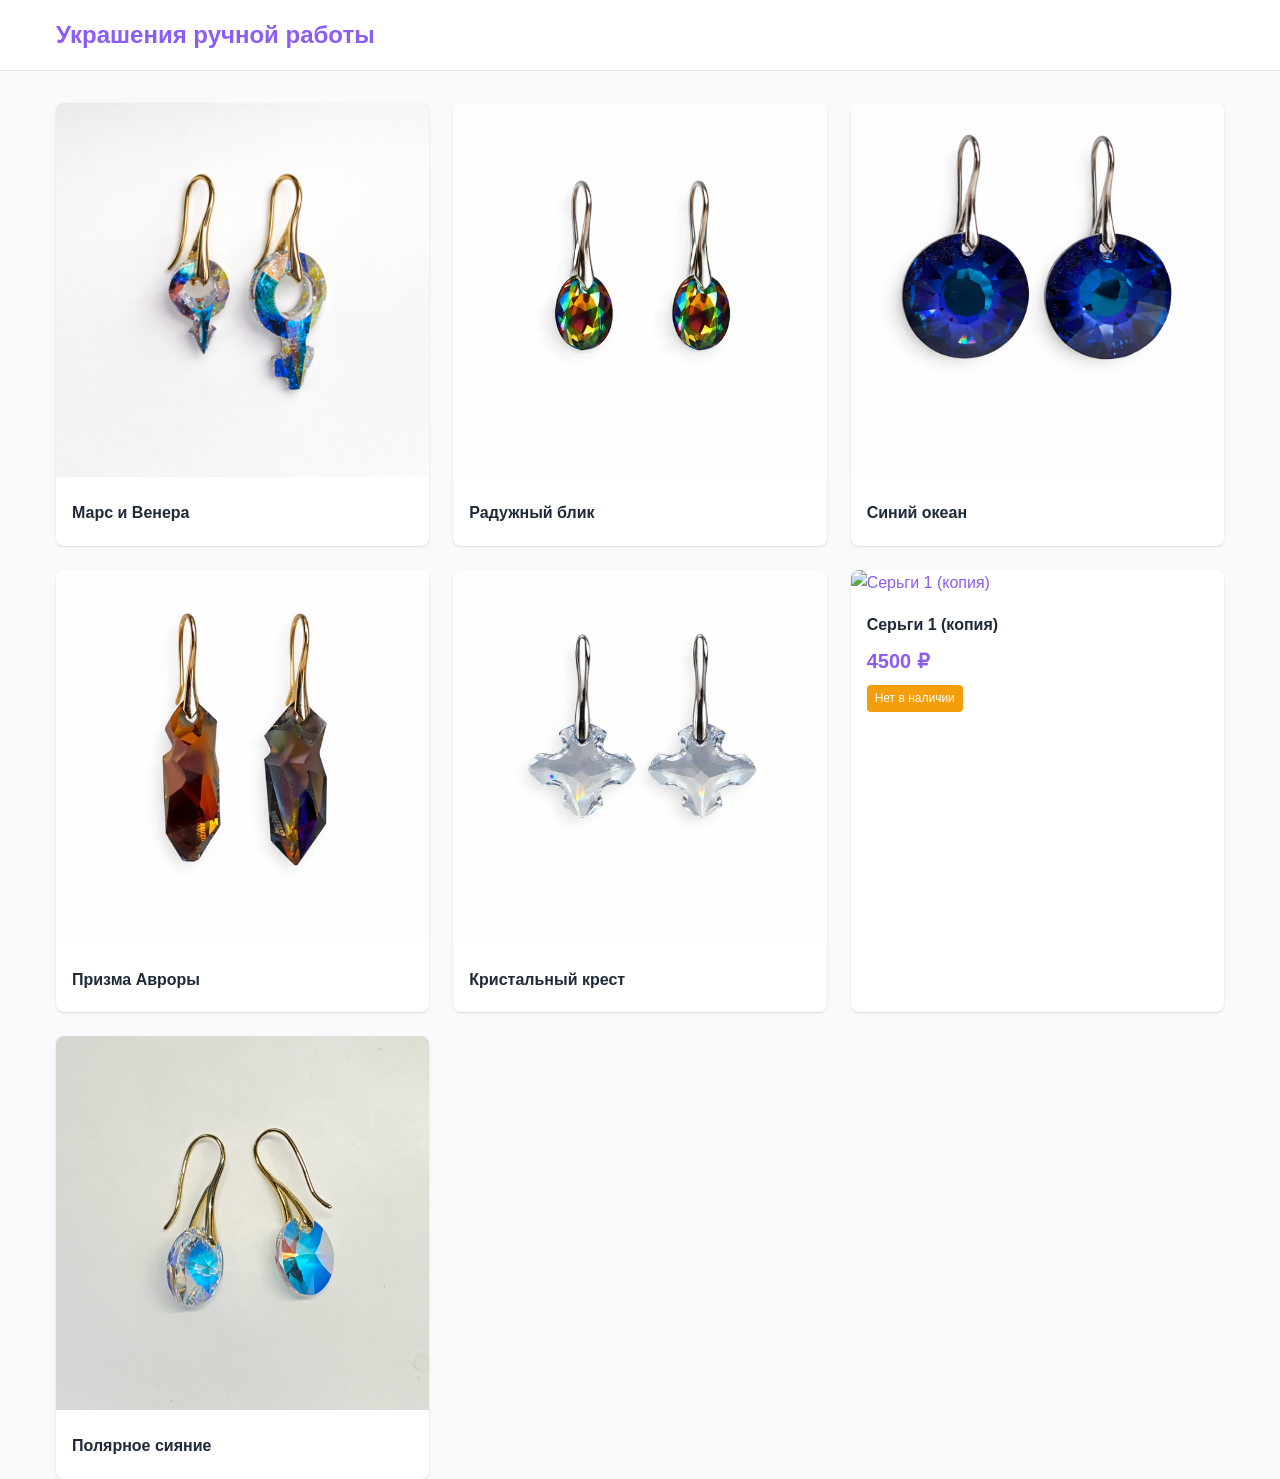
==== index.html @ 47e710fd "Initial static site" ====
<!DOCTYPE html>
<html lang="ru">
<head>
  <meta charset="UTF-8">
  <meta name="viewport" content="width=device-width, initial-scale=1.0">
  <title>Украшения ручной работы</title>
  <link rel="stylesheet" href="./css/style.css">
</head>
<body>
  <header class="site-header">
    <div class="container header-container">
      <a href="./index.html" class="logo">Украшения ручной работы</a>
      
    </div>
  </header>

  <main class="container">
    
      <div class="product-grid">
        
          <div class="product-card">
  <div class="product-image-wrapper">
    <a href="c/mars-i-venera.html" class="product-image">
      
        
        <picture>
          <source
            type="image/webp"
            srcset="./uploads/product-1769260083470-60072011.png 300w, ./uploads/product-1769260083470-60072011.png 600w"
            sizes="(max-width: 480px) 100vw, (max-width: 768px) 50vw, 33vw">
          <img src="./uploads/product-1769260083470-60072011.png" alt="Марс и Венера" loading="lazy">
        </picture>
      
    </a>
    
  </div>

  <div class="product-info">
    <h3 class="product-name">
      <a href="c/mars-i-venera.html">Марс и Венера</a>
    </h3>

    

    
  </div>
</div>

        
          <div class="product-card">
  <div class="product-image-wrapper">
    <a href="c/raduzhnyj-blik.html" class="product-image">
      
        
        <picture>
          <source
            type="image/webp"
            srcset="./uploads/1769283700671-1c2igmepxak-thumb.webp 300w, ./uploads/1769283700671-1c2igmepxak-medium.webp 600w"
            sizes="(max-width: 480px) 100vw, (max-width: 768px) 50vw, 33vw">
          <img src="./uploads/1769283700671-1c2igmepxak-medium.webp" alt="Радужный блик" loading="lazy">
        </picture>
      
    </a>
    
  </div>

  <div class="product-info">
    <h3 class="product-name">
      <a href="c/raduzhnyj-blik.html">Радужный блик</a>
    </h3>

    

    
  </div>
</div>

        
          <div class="product-card">
  <div class="product-image-wrapper">
    <a href="c/sinij-okean.html" class="product-image">
      
        
        <picture>
          <source
            type="image/webp"
            srcset="./uploads/product-1769283146078-92552495.png 300w, ./uploads/product-1769283146078-92552495.png 600w"
            sizes="(max-width: 480px) 100vw, (max-width: 768px) 50vw, 33vw">
          <img src="./uploads/product-1769283146078-92552495.png" alt="Синий океан" loading="lazy">
        </picture>
      
    </a>
    
  </div>

  <div class="product-info">
    <h3 class="product-name">
      <a href="c/sinij-okean.html">Синий океан</a>
    </h3>

    

    
  </div>
</div>

        
          <div class="product-card">
  <div class="product-image-wrapper">
    <a href="c/prizma-avrory.html" class="product-image">
      
        
        <picture>
          <source
            type="image/webp"
            srcset="./uploads/1769285369256-o83jlqizprb-thumb.webp 300w, ./uploads/1769285369256-o83jlqizprb-medium.webp 600w"
            sizes="(max-width: 480px) 100vw, (max-width: 768px) 50vw, 33vw">
          <img src="./uploads/1769285369256-o83jlqizprb-medium.webp" alt="Призма Авроры" loading="lazy">
        </picture>
      
    </a>
    
  </div>

  <div class="product-info">
    <h3 class="product-name">
      <a href="c/prizma-avrory.html">Призма Авроры</a>
    </h3>

    

    
  </div>
</div>

        
          <div class="product-card">
  <div class="product-image-wrapper">
    <a href="c/kristalnyj-krest.html" class="product-image">
      
        
        <picture>
          <source
            type="image/webp"
            srcset="./uploads/1769285635416-dticvj6mu0n-thumb.webp 300w, ./uploads/1769285635416-dticvj6mu0n-medium.webp 600w"
            sizes="(max-width: 480px) 100vw, (max-width: 768px) 50vw, 33vw">
          <img src="./uploads/1769285635416-dticvj6mu0n-medium.webp" alt="Кристальный крест" loading="lazy">
        </picture>
      
    </a>
    
  </div>

  <div class="product-info">
    <h3 class="product-name">
      <a href="c/kristalnyj-krest.html">Кристальный крест</a>
    </h3>

    

    
  </div>
</div>

        
          <div class="product-card">
  <div class="product-image-wrapper">
    <a href="c/sergi-1-kopiya.html" class="product-image">
      
        
        <picture>
          <source
            type="image/webp"
            srcset="./uploads/product-1769258154410-478832638.png 300w, ./uploads/product-1769258154410-478832638.png 600w"
            sizes="(max-width: 480px) 100vw, (max-width: 768px) 50vw, 33vw">
          <img src="./uploads/product-1769258154410-478832638.png" alt="Серьги 1 (копия)" loading="lazy">
        </picture>
      
    </a>
    
  </div>

  <div class="product-info">
    <h3 class="product-name">
      <a href="c/sergi-1-kopiya.html">Серьги 1 (копия)</a>
    </h3>

    <p class="product-price">4500 ₽</p>

    
      <span class="out-of-stock">Нет в наличии</span>
    
  </div>
</div>

        
          <div class="product-card">
  <div class="product-image-wrapper">
    <a href="c/polyarnoe-siyanie.html" class="product-image">
      
        
        <picture>
          <source
            type="image/webp"
            srcset="./uploads/product-1769260247307-993345505.jpeg 300w, ./uploads/product-1769260247307-993345505.jpeg 600w"
            sizes="(max-width: 480px) 100vw, (max-width: 768px) 50vw, 33vw">
          <img src="./uploads/product-1769260247307-993345505.jpeg" alt="Полярное сияние" loading="lazy">
        </picture>
      
    </a>
    
  </div>

  <div class="product-info">
    <h3 class="product-name">
      <a href="c/polyarnoe-siyanie.html">Полярное сияние</a>
    </h3>

    

    
  </div>
</div>

        
      </div>
    
  </main>

  
</body>
</html>
---- css/style.css ----
/* Reset and Base */
*, *::before, *::after {
  box-sizing: border-box;
  margin: 0;
  padding: 0;
}

:root {
  --color-primary: #8b5cf6;
  --color-primary-dark: #7c3aed;
  --color-secondary: #6b7280;
  --color-success: #10b981;
  --color-warning: #f59e0b;
  --color-danger: #ef4444;
  --color-info: #3b82f6;
  --color-text: #1f2937;
  --color-text-light: #6b7280;
  --color-bg: #f9fafb;
  --color-white: #ffffff;
  --color-border: #e5e7eb;
  --shadow-sm: 0 1px 2px 0 rgb(0 0 0 / 0.05);
  --shadow: 0 1px 3px 0 rgb(0 0 0 / 0.1), 0 1px 2px -1px rgb(0 0 0 / 0.1);
  --shadow-lg: 0 10px 15px -3px rgb(0 0 0 / 0.1), 0 4px 6px -4px rgb(0 0 0 / 0.1);
  --radius: 8px;
}

body {
  font-family: -apple-system, BlinkMacSystemFont, 'Segoe UI', Roboto, Oxygen, Ubuntu, sans-serif;
  line-height: 1.6;
  color: var(--color-text);
  background: var(--color-bg);
}

a {
  color: var(--color-primary);
  text-decoration: none;
}

a:hover {
  color: var(--color-primary-dark);
}

img {
  max-width: 100%;
  height: auto;
}

/* Container */
.container {
  max-width: 1200px;
  margin: 0 auto;
  padding: 0 1rem;
}

main.container {
  padding-top: 2rem;
}

/* Header */
.site-header {
  background: var(--color-white);
  border-bottom: 1px solid var(--color-border);
  padding: 1rem 0;
  position: sticky;
  top: 0;
  z-index: 100;
}

.header-container {
  display: flex;
  align-items: center;
  justify-content: space-between;
  gap: 2rem;
  flex-wrap: wrap;
}

.logo {
  font-size: 1.5rem;
  font-weight: 700;
  color: var(--color-primary);
}

.main-nav {
  display: flex;
  gap: 1.5rem;
  align-items: center;
}

.main-nav a {
  color: var(--color-text);
  font-weight: 500;
}

.main-nav a:hover {
  color: var(--color-primary);
}

.dropdown {
  position: relative;
}

.dropdown-toggle {
  cursor: pointer;
  font-weight: 500;
}

.dropdown-menu {
  display: none;
  position: absolute;
  top: 100%;
  left: 0;
  background: var(--color-white);
  border: 1px solid var(--color-border);
  border-radius: var(--radius);
  box-shadow: var(--shadow-lg);
  min-width: 180px;
  padding: 0.5rem 0;
  z-index: 50;
}

.dropdown:hover .dropdown-menu {
  display: block;
}

.dropdown-menu a {
  display: block;
  padding: 0.5rem 1rem;
  color: var(--color-text);
}

.dropdown-menu a:hover {
  background: var(--color-bg);
}

.search-form {
  display: flex;
  gap: 0.5rem;
}

.search-form input {
  padding: 0.5rem 1rem;
  border: 1px solid var(--color-border);
  border-radius: var(--radius);
  width: 200px;
}

.search-form button {
  padding: 0.5rem 1rem;
  background: var(--color-primary);
  color: white;
  border: none;
  border-radius: var(--radius);
  cursor: pointer;
}

.search-form button:hover {
  background: var(--color-primary-dark);
}

/* Footer */
.site-footer {
  background: var(--color-text);
  color: var(--color-white);
  padding: 3rem 0 1rem;
  margin-top: 4rem;
}

.footer-content {
  display: grid;
  grid-template-columns: repeat(auto-fit, minmax(200px, 1fr));
  gap: 2rem;
  margin-bottom: 2rem;
}

.footer-section h3,
.footer-section h4 {
  margin-bottom: 1rem;
}

.footer-section ul {
  list-style: none;
}

.footer-section li {
  margin-bottom: 0.5rem;
}

.footer-section a {
  color: var(--color-border);
}

.footer-section a:hover {
  color: var(--color-white);
}

.footer-bottom {
  border-top: 1px solid rgba(255, 255, 255, 0.1);
  padding-top: 1rem;
  text-align: center;
  color: var(--color-text-light);
}

/* Hero */
.hero {
  text-align: center;
  padding: 4rem 2rem;
  background: linear-gradient(135deg, var(--color-primary) 0%, var(--color-primary-dark) 100%);
  color: white;
  border-radius: var(--radius);
  margin: 2rem 0;
}

.hero h1 {
  font-size: 2.5rem;
  margin-bottom: 1rem;
}

.hero p {
  font-size: 1.25rem;
  margin-bottom: 2rem;
  opacity: 0.9;
}

/* Buttons */
.btn {
  display: inline-block;
  padding: 0.75rem 1.5rem;
  border: none;
  border-radius: var(--radius);
  font-weight: 500;
  cursor: pointer;
  text-align: center;
  transition: all 0.2s;
}

.btn-primary {
  background: var(--color-primary);
  color: white;
}

.btn-primary:hover {
  background: var(--color-primary-dark);
  color: white;
}

.btn-secondary {
  background: var(--color-secondary);
  color: white;
}

.btn-secondary:hover {
  background: #4b5563;
  color: white;
}

.btn-danger {
  background: var(--color-danger);
  color: white;
}

.btn-danger:hover {
  background: #dc2626;
  color: white;
}

.btn-sm {
  padding: 0.375rem 0.75rem;
  font-size: 0.875rem;
}

.btn-block {
  display: block;
  width: 100%;
}

/* Product Grid */
.product-grid {
  display: grid;
  grid-template-columns: repeat(3, 1fr);
  gap: 1.5rem;
}

@media (max-width: 768px) {
  .product-grid {
    grid-template-columns: repeat(2, 1fr);
    gap: 1rem;
  }
}

@media (max-width: 480px) {
  .product-grid {
    grid-template-columns: 1fr;
  }
}

.product-card {
  background: var(--color-white);
  border-radius: var(--radius);
  overflow: hidden;
  box-shadow: var(--shadow);
  transition: transform 0.2s, box-shadow 0.2s;
}

.product-card:hover {
  transform: translateY(-4px);
  box-shadow: var(--shadow-lg);
}

.product-image-wrapper {
  position: relative;
}

.edit-overlay {
  position: absolute;
  top: 0.5rem;
  right: 0.5rem;
  padding: 0.25rem 0.5rem;
  background: rgba(0, 0, 0, 0.6);
  color: white;
  border-radius: 0.25rem;
  font-size: 0.875rem;
  opacity: 0.5;
  transition: opacity 0.2s;
  z-index: 1;
  text-decoration: none;
}

.edit-overlay:hover {
  opacity: 1;
  background: var(--color-primary);
}

.product-image img,
.product-image .placeholder-image {
  width: 100%;
  aspect-ratio: 1;
  object-fit: cover;
}

.placeholder-image {
  display: flex;
  align-items: center;
  justify-content: center;
  background: var(--color-bg);
  color: var(--color-text-light);
  font-size: 0.875rem;
}

.placeholder-image.large {
  height: 400px;
}

.product-info {
  padding: 1rem;
}

.product-name {
  font-size: 1rem;
  margin-bottom: 0.25rem;
}

.product-name a {
  color: var(--color-text);
}

.product-category {
  font-size: 0.75rem;
  color: var(--color-text-light);
  text-transform: uppercase;
}

.product-price {
  font-size: 1.25rem;
  font-weight: 600;
  color: var(--color-primary);
  margin-top: 0.5rem;
}

.out-of-stock {
  display: inline-block;
  padding: 0.25rem 0.5rem;
  background: var(--color-warning);
  color: white;
  font-size: 0.75rem;
  border-radius: 4px;
  margin-top: 0.5rem;
}

/* Categories */
.category-grid {
  display: grid;
  grid-template-columns: repeat(auto-fill, minmax(200px, 1fr));
  gap: 1rem;
}

.category-card {
  display: block;
  padding: 1.5rem;
  background: var(--color-white);
  border: 1px solid var(--color-border);
  border-radius: var(--radius);
  text-align: center;
  transition: all 0.2s;
}

.category-card:hover {
  border-color: var(--color-primary);
  box-shadow: var(--shadow);
}

.category-card h3 {
  color: var(--color-text);
  margin-bottom: 0.5rem;
}

.category-card p {
  color: var(--color-text-light);
  font-size: 0.875rem;
}

/* Sections */
.featured-section,
.categories-section,
.related-products {
  margin: 3rem 0;
}

.featured-section h2,
.categories-section h2,
.related-products h2 {
  margin-bottom: 1.5rem;
}

.section-footer {
  margin-top: 2rem;
  text-align: center;
}

/* Catalog Layout */
.catalog-layout {
  display: grid;
  grid-template-columns: 220px 1fr;
  gap: 2rem;
  margin-top: 2rem;
}

.catalog-sidebar h3 {
  margin-bottom: 1rem;
}

.category-list {
  list-style: none;
}

.category-list li {
  margin-bottom: 0.5rem;
}

.category-list a {
  display: block;
  padding: 0.5rem;
  color: var(--color-text);
  border-radius: 4px;
}

.category-list a:hover,
.category-list a.active {
  background: var(--color-primary);
  color: white;
}

/* Page Header */
.page-header {
  margin: 2rem 0;
}

.page-header h1 {
  margin-bottom: 0.5rem;
}

.page-header p {
  color: var(--color-text-light);
}

/* Breadcrumb */
.breadcrumb {
  padding: 1rem 0;
  font-size: 0.875rem;
  color: var(--color-text-light);
}

.breadcrumb a {
  color: var(--color-text-light);
}

.breadcrumb a:hover {
  color: var(--color-primary);
}

/* Product Detail */
.product-detail {
  display: grid;
  grid-template-columns: 1fr 1fr;
  gap: 3rem;
  margin: 2rem 0;
}

.product-gallery .main-image {
  margin-bottom: 1rem;
}

.product-gallery .main-image img {
  width: 100%;
  aspect-ratio: 1;
  object-fit: cover;
  border-radius: var(--radius);
}

.thumbnail-list {
  display: flex;
  gap: 0.5rem;
}

.thumbnail {
  width: 80px;
  aspect-ratio: 1;
  object-fit: cover;
  border-radius: 4px;
  cursor: pointer;
  border: 2px solid transparent;
}

.thumbnail.active,
.thumbnail:hover {
  border-color: var(--color-primary);
}

.product-info-detail h1 {
  font-size: 2rem;
  margin-bottom: 0.5rem;
}

.product-category-badge {
  display: inline-block;
  padding: 0.25rem 0.75rem;
  background: var(--color-bg);
  border-radius: 999px;
  font-size: 0.875rem;
  margin-bottom: 1rem;
}

.product-category-badge a {
  color: var(--color-text);
}

.product-price-large {
  font-size: 2rem;
  font-weight: 700;
  color: var(--color-primary);
  margin-bottom: 1rem;
}

.in-stock-notice {
  color: var(--color-success);
  font-weight: 500;
}

.out-of-stock-notice {
  color: var(--color-danger);
  font-weight: 500;
}

.product-description {
  margin-top: 2rem;
}

.product-description h3 {
  margin-bottom: 0.5rem;
}

/* Empty State */
.empty-state,
.empty-message {
  text-align: center;
  padding: 3rem;
  color: var(--color-text-light);
}

/* Error Page */
.error-page {
  text-align: center;
  padding: 4rem 2rem;
}

.error-page h1 {
  font-size: 6rem;
  color: var(--color-primary);
  margin-bottom: 1rem;
}

.error-page p {
  font-size: 1.5rem;
  margin-bottom: 2rem;
  color: var(--color-text-light);
}

/* Responsive */
@media (max-width: 768px) {
  .header-container {
    flex-direction: column;
    gap: 1rem;
  }

  .catalog-layout {
    grid-template-columns: 1fr;
  }

  .catalog-sidebar {
    order: 2;
  }

  .product-detail {
    grid-template-columns: 1fr;
  }

  .hero h1 {
    font-size: 1.75rem;
  }
}

/* Modal */
.modal {
  display: none;
  position: fixed;
  inset: 0;
  background: rgba(0, 0, 0, 0.5);
  z-index: 1000;
  overflow-y: auto;
  padding: 2rem;
}

.modal.active {
  display: flex;
  align-items: flex-start;
  justify-content: center;
}

.modal-content {
  background: var(--color-white);
  border-radius: var(--radius);
  width: 100%;
  max-width: 600px;
  position: relative;
  margin-top: 2rem;
}

.modal-close {
  position: absolute;
  top: 0.5rem;
  right: 0.5rem;
  width: 2rem;
  height: 2rem;
  border: none;
  background: none;
  font-size: 1.5rem;
  cursor: pointer;
  color: var(--color-text-light);
  z-index: 1;
}

.modal-close:hover {
  color: var(--color-text);
}

#modal-body {
  padding: 1.5rem;
}

#modal-body h1 {
  font-size: 1.25rem;
  margin-bottom: 1.5rem;
}

#modal-body .form-group {
  margin-bottom: 1rem;
}

#modal-body .form-group label {
  display: block;
  margin-bottom: 0.25rem;
  font-weight: 500;
  font-size: 0.875rem;
}

#modal-body .form-group input[type="text"],
#modal-body .form-group input[type="number"],
#modal-body .form-group textarea {
  width: 100%;
  padding: 0.5rem;
  border: 1px solid var(--color-border);
  border-radius: var(--radius);
  font-size: 0.875rem;
}

#modal-body .form-group input:focus,
#modal-body .form-group textarea:focus {
  outline: none;
  border-color: var(--color-primary);
}

#modal-body .checkbox-group label {
  display: flex;
  align-items: center;
  gap: 0.5rem;
  cursor: pointer;
}

#modal-body .image-preview-grid {
  display: grid;
  grid-template-columns: repeat(4, 1fr);
  gap: 0.5rem;
}

#modal-body .image-preview-item {
  position: relative;
  border: 1px solid var(--color-border);
  border-radius: var(--radius);
  overflow: hidden;
}

#modal-body .image-preview-item img {
  width: 100%;
  aspect-ratio: 1;
  object-fit: cover;
  display: block;
}

#modal-body .image-preview-item .main-badge {
  position: absolute;
  top: 0.25rem;
  left: 0.25rem;
  background: var(--color-primary);
  color: white;
  font-size: 0.6rem;
  padding: 0.1rem 0.25rem;
  border-radius: 3px;
}

#modal-body .image-preview-item .image-actions {
  position: absolute;
  bottom: 0.25rem;
  left: 0;
  right: 0;
  display: flex;
  justify-content: center;
  gap: 0.25rem;
}

#modal-body .image-preview-item .image-actions .btn {
  font-size: 0.6rem;
  padding: 0.15rem 0.3rem;
}

#modal-body .form-actions {
  margin-top: 1.5rem;
  display: flex;
  gap: 0.5rem;
}

#modal-body .alert-error {
  background: #fee2e2;
  color: #991b1b;
  padding: 0.75rem;
  border-radius: var(--radius);
  margin-bottom: 1rem;
  font-size: 0.875rem;
}
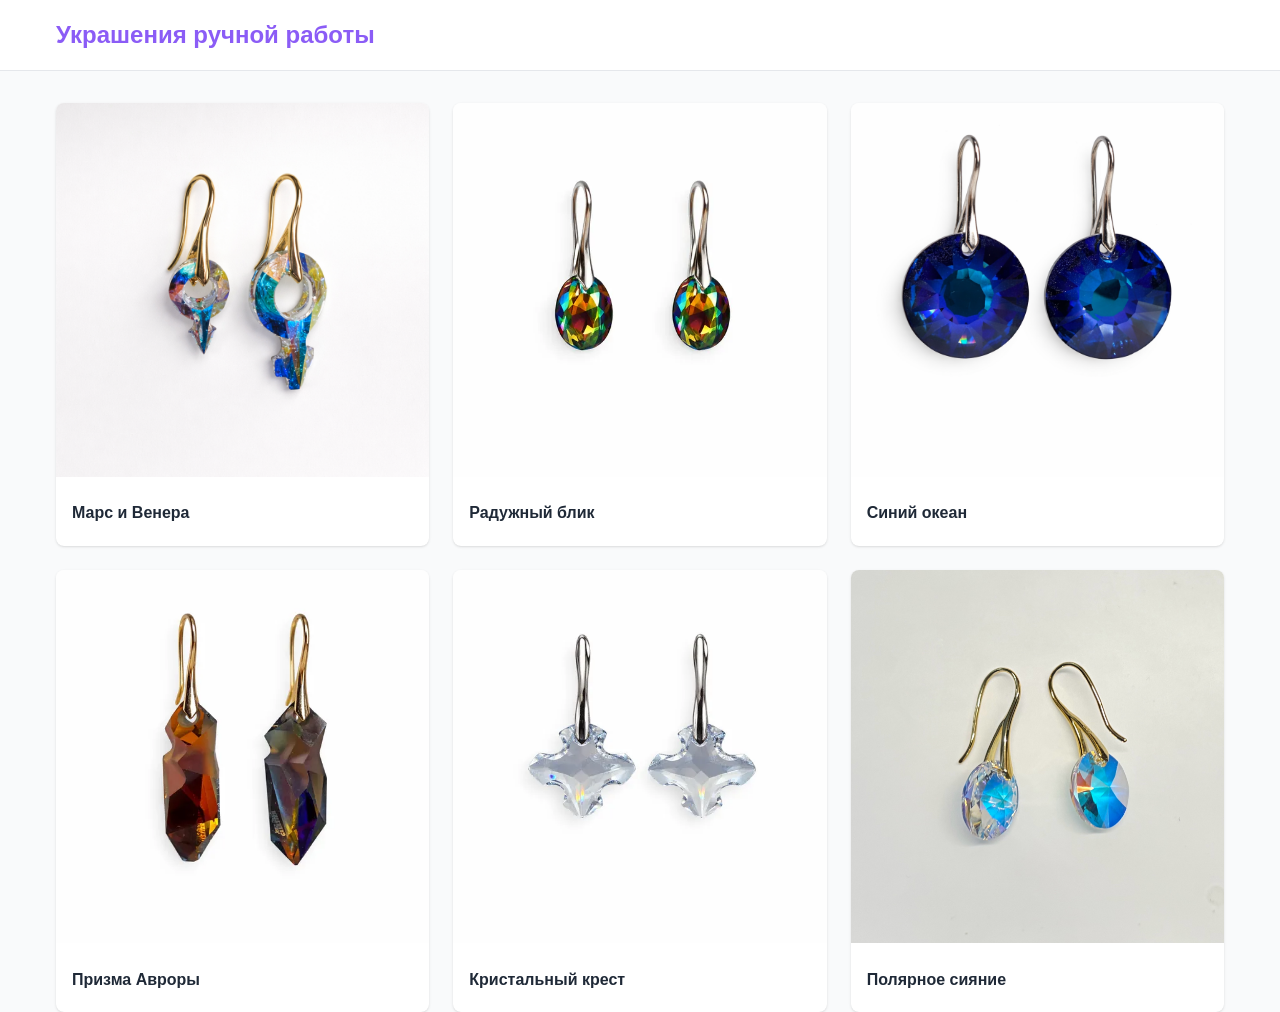
==== commit 8961835d: "Hide out of stock items" ====
--- a/index.html
+++ b/index.html
@@ -165,37 +165,6 @@
         
           <div class="product-card">
   <div class="product-image-wrapper">
-    <a href="c/sergi-1-kopiya.html" class="product-image">
-      
-        
-        <picture>
-          <source
-            type="image/webp"
-            srcset="./uploads/product-1769258154410-478832638.png 300w, ./uploads/product-1769258154410-478832638.png 600w"
-            sizes="(max-width: 480px) 100vw, (max-width: 768px) 50vw, 33vw">
-          <img src="./uploads/product-1769258154410-478832638.png" alt="Серьги 1 (копия)" loading="lazy">
-        </picture>
-      
-    </a>
-    
-  </div>
-
-  <div class="product-info">
-    <h3 class="product-name">
-      <a href="c/sergi-1-kopiya.html">Серьги 1 (копия)</a>
-    </h3>
-
-    <p class="product-price">4500 ₽</p>
-
-    
-      <span class="out-of-stock">Нет в наличии</span>
-    
-  </div>
-</div>
-
-        
-          <div class="product-card">
-  <div class="product-image-wrapper">
     <a href="c/polyarnoe-siyanie.html" class="product-image">
       
         
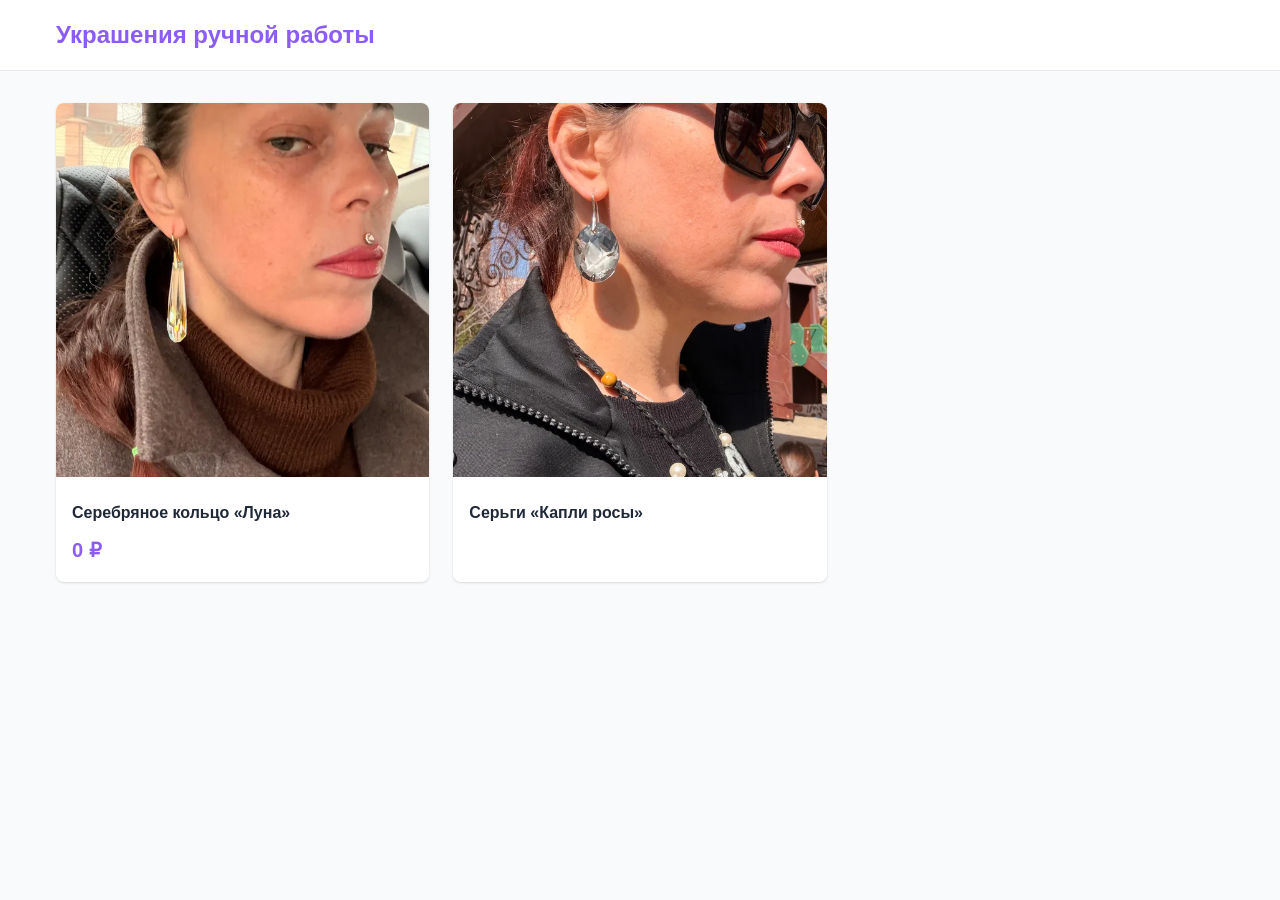
==== commit b825dfc6: "Update site" ====
--- a/index.html
+++ b/index.html
@@ -20,15 +20,15 @@
         
           <div class="product-card">
   <div class="product-image-wrapper">
-    <a href="c/mars-i-venera.html" class="product-image">
+    <a href="c/serebryanoe-kolco-luna.html" class="product-image">
       
         
         <picture>
           <source
             type="image/webp"
-            srcset="./uploads/product-1769260083470-60072011.png 300w, ./uploads/product-1769260083470-60072011.png 600w"
+            srcset="./uploads/1774260838605-kfwz9uoxla-thumb.webp 300w, ./uploads/1774260838605-kfwz9uoxla-medium.webp 600w"
             sizes="(max-width: 480px) 100vw, (max-width: 768px) 50vw, 33vw">
-          <img src="./uploads/product-1769260083470-60072011.png" alt="Марс и Венера" loading="lazy">
+          <img src="./uploads/1774260838605-kfwz9uoxla-medium.webp" alt="Серебряное кольцо «Луна»" loading="lazy">
         </picture>
       
     </a>
@@ -37,10 +37,10 @@
 
   <div class="product-info">
     <h3 class="product-name">
-      <a href="c/mars-i-venera.html">Марс и Венера</a>
+      <a href="c/serebryanoe-kolco-luna.html">Серебряное кольцо «Луна»</a>
     </h3>
 
-    
+    <p class="product-price">0 ₽</p>
 
     
   </div>
@@ -49,15 +49,15 @@
         
           <div class="product-card">
   <div class="product-image-wrapper">
-    <a href="c/raduzhnyj-blik.html" class="product-image">
+    <a href="c/sergi-kapli-rosy.html" class="product-image">
       
         
         <picture>
           <source
             type="image/webp"
-            srcset="./uploads/1769283700671-1c2igmepxak-thumb.webp 300w, ./uploads/1769283700671-1c2igmepxak-medium.webp 600w"
+            srcset="./uploads/1774260901637-pvfjfd7wf6q-thumb.webp 300w, ./uploads/1774260901637-pvfjfd7wf6q-medium.webp 600w"
             sizes="(max-width: 480px) 100vw, (max-width: 768px) 50vw, 33vw">
-          <img src="./uploads/1769283700671-1c2igmepxak-medium.webp" alt="Радужный блик" loading="lazy">
+          <img src="./uploads/1774260901637-pvfjfd7wf6q-medium.webp" alt="Серьги «Капли росы»" loading="lazy">
         </picture>
       
     </a>
@@ -66,123 +66,7 @@
 
   <div class="product-info">
     <h3 class="product-name">
-      <a href="c/raduzhnyj-blik.html">Радужный блик</a>
-    </h3>
-
-    
-
-    
-  </div>
-</div>
-
-        
-          <div class="product-card">
-  <div class="product-image-wrapper">
-    <a href="c/sinij-okean.html" class="product-image">
-      
-        
-        <picture>
-          <source
-            type="image/webp"
-            srcset="./uploads/product-1769283146078-92552495.png 300w, ./uploads/product-1769283146078-92552495.png 600w"
-            sizes="(max-width: 480px) 100vw, (max-width: 768px) 50vw, 33vw">
-          <img src="./uploads/product-1769283146078-92552495.png" alt="Синий океан" loading="lazy">
-        </picture>
-      
-    </a>
-    
-  </div>
-
-  <div class="product-info">
-    <h3 class="product-name">
-      <a href="c/sinij-okean.html">Синий океан</a>
-    </h3>
-
-    
-
-    
-  </div>
-</div>
-
-        
-          <div class="product-card">
-  <div class="product-image-wrapper">
-    <a href="c/prizma-avrory.html" class="product-image">
-      
-        
-        <picture>
-          <source
-            type="image/webp"
-            srcset="./uploads/1769285369256-o83jlqizprb-thumb.webp 300w, ./uploads/1769285369256-o83jlqizprb-medium.webp 600w"
-            sizes="(max-width: 480px) 100vw, (max-width: 768px) 50vw, 33vw">
-          <img src="./uploads/1769285369256-o83jlqizprb-medium.webp" alt="Призма Авроры" loading="lazy">
-        </picture>
-      
-    </a>
-    
-  </div>
-
-  <div class="product-info">
-    <h3 class="product-name">
-      <a href="c/prizma-avrory.html">Призма Авроры</a>
-    </h3>
-
-    
-
-    
-  </div>
-</div>
-
-        
-          <div class="product-card">
-  <div class="product-image-wrapper">
-    <a href="c/kristalnyj-krest.html" class="product-image">
-      
-        
-        <picture>
-          <source
-            type="image/webp"
-            srcset="./uploads/1769285635416-dticvj6mu0n-thumb.webp 300w, ./uploads/1769285635416-dticvj6mu0n-medium.webp 600w"
-            sizes="(max-width: 480px) 100vw, (max-width: 768px) 50vw, 33vw">
-          <img src="./uploads/1769285635416-dticvj6mu0n-medium.webp" alt="Кристальный крест" loading="lazy">
-        </picture>
-      
-    </a>
-    
-  </div>
-
-  <div class="product-info">
-    <h3 class="product-name">
-      <a href="c/kristalnyj-krest.html">Кристальный крест</a>
-    </h3>
-
-    
-
-    
-  </div>
-</div>
-
-        
-          <div class="product-card">
-  <div class="product-image-wrapper">
-    <a href="c/polyarnoe-siyanie.html" class="product-image">
-      
-        
-        <picture>
-          <source
-            type="image/webp"
-            srcset="./uploads/product-1769260247307-993345505.jpeg 300w, ./uploads/product-1769260247307-993345505.jpeg 600w"
-            sizes="(max-width: 480px) 100vw, (max-width: 768px) 50vw, 33vw">
-          <img src="./uploads/product-1769260247307-993345505.jpeg" alt="Полярное сияние" loading="lazy">
-        </picture>
-      
-    </a>
-    
-  </div>
-
-  <div class="product-info">
-    <h3 class="product-name">
-      <a href="c/polyarnoe-siyanie.html">Полярное сияние</a>
+      <a href="c/sergi-kapli-rosy.html">Серьги «Капли росы»</a>
     </h3>
 
     
--- a/css/style.css
+++ b/css/style.css
@@ -522,7 +522,7 @@
 }
 
 .thumbnail {
-  width: 80px;
+  width: 200px;
   aspect-ratio: 1;
   object-fit: cover;
   border-radius: 4px;
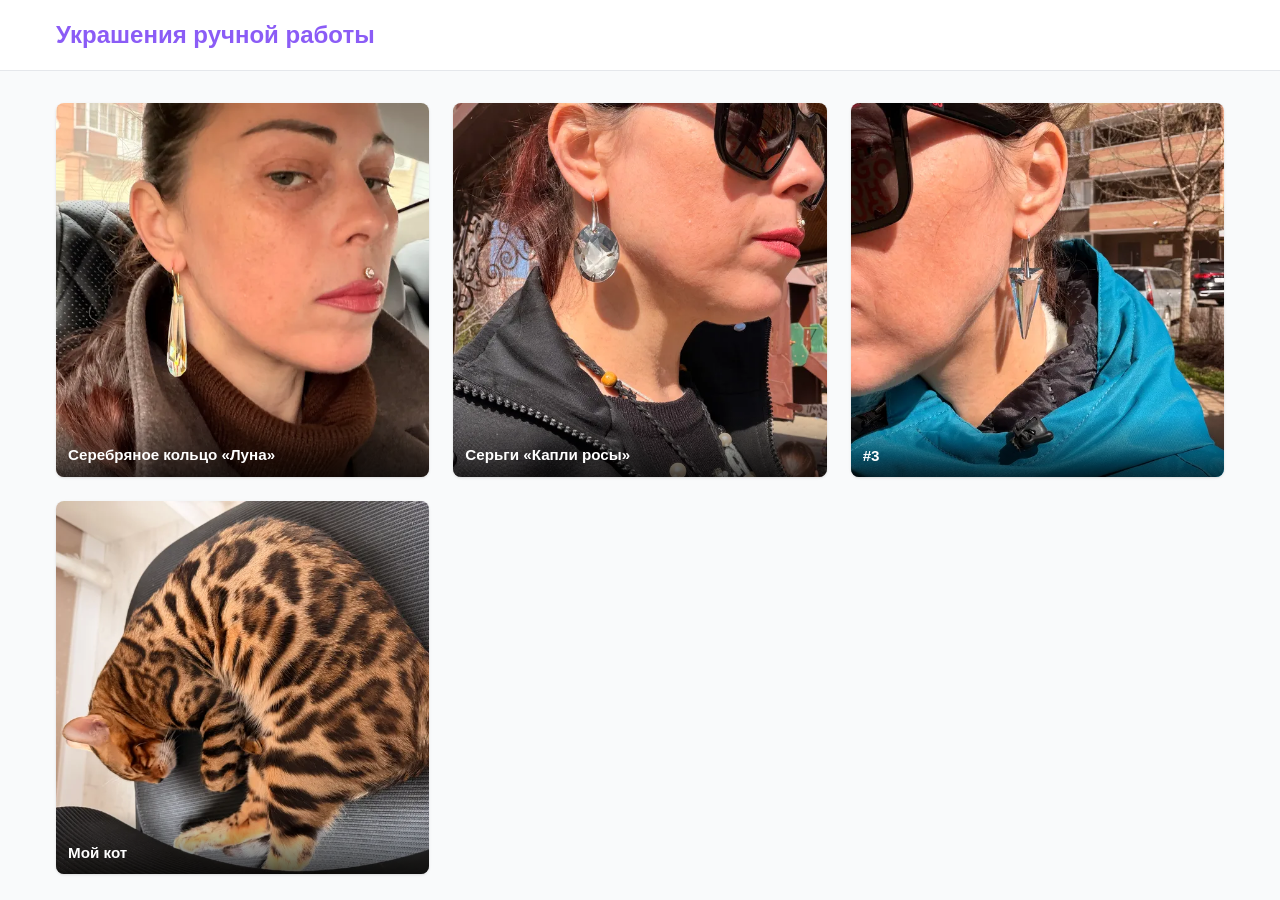
==== commit d9feb068: "Update site" ====
--- a/index.html
+++ b/index.html
@@ -31,17 +31,11 @@
           <img src="./uploads/1774260838605-kfwz9uoxla-medium.webp" alt="Серебряное кольцо «Луна»" loading="lazy">
         </picture>
       
+      <div class="product-overlay">
+        <span class="product-overlay-name">Серебряное кольцо «Луна»</span>
+        
+      </div>
     </a>
-    
-  </div>
-
-  <div class="product-info">
-    <h3 class="product-name">
-      <a href="c/serebryanoe-kolco-luna.html">Серебряное кольцо «Луна»</a>
-    </h3>
-
-    <p class="product-price">0 ₽</p>
-
     
   </div>
 </div>
@@ -60,17 +54,57 @@
           <img src="./uploads/1774260901637-pvfjfd7wf6q-medium.webp" alt="Серьги «Капли росы»" loading="lazy">
         </picture>
       
+      <div class="product-overlay">
+        <span class="product-overlay-name">Серьги «Капли росы»</span>
+        
+      </div>
     </a>
     
   </div>
+</div>
 
-  <div class="product-info">
-    <h3 class="product-name">
-      <a href="c/sergi-kapli-rosy.html">Серьги «Капли росы»</a>
-    </h3>
+        
+          <div class="product-card">
+  <div class="product-image-wrapper">
+    <a href="c/product-3.html" class="product-image">
+      
+        
+        <picture>
+          <source
+            type="image/webp"
+            srcset="./uploads/1774268077307-n5m4ckhvtsq-thumb.webp 300w, ./uploads/1774268077307-n5m4ckhvtsq-medium.webp 600w"
+            sizes="(max-width: 480px) 100vw, (max-width: 768px) 50vw, 33vw">
+          <img src="./uploads/1774268077307-n5m4ckhvtsq-medium.webp" alt="Товар #3" loading="lazy">
+        </picture>
+      
+      <div class="product-overlay">
+        <span class="product-overlay-name">#3</span>
+        
+      </div>
+    </a>
+    
+  </div>
+</div>
 
-    
-
+        
+          <div class="product-card">
+  <div class="product-image-wrapper">
+    <a href="c/moj-kot.html" class="product-image">
+      
+        
+        <picture>
+          <source
+            type="image/webp"
+            srcset="./uploads/1774268122673-7hixgzygre5-thumb.webp 300w, ./uploads/1774268122673-7hixgzygre5-medium.webp 600w"
+            sizes="(max-width: 480px) 100vw, (max-width: 768px) 50vw, 33vw">
+          <img src="./uploads/1774268122673-7hixgzygre5-medium.webp" alt="Мой кот" loading="lazy">
+        </picture>
+      
+      <div class="product-overlay">
+        <span class="product-overlay-name">Мой кот</span>
+        
+      </div>
+    </a>
     
   </div>
 </div>
--- a/css/style.css
+++ b/css/style.css
@@ -330,11 +330,18 @@
   background: var(--color-primary);
 }
 
+.product-image {
+  position: relative;
+  display: block;
+  line-height: 0;
+}
+
 .product-image img,
 .product-image .placeholder-image {
   width: 100%;
   aspect-ratio: 1;
   object-fit: cover;
+  display: block;
 }
 
 .placeholder-image {
@@ -350,30 +357,31 @@
   height: 400px;
 }
 
-.product-info {
-  padding: 1rem;
-}
-
-.product-name {
-  font-size: 1rem;
-  margin-bottom: 0.25rem;
-}
-
-.product-name a {
-  color: var(--color-text);
-}
-
-.product-category {
-  font-size: 0.75rem;
-  color: var(--color-text-light);
-  text-transform: uppercase;
-}
-
-.product-price {
-  font-size: 1.25rem;
+.product-overlay {
+  position: absolute;
+  bottom: 0;
+  left: 0;
+  right: 0;
+  padding: 2rem 0.75rem 0.75rem;
+  background: linear-gradient(transparent, rgba(0, 0, 0, 0.7));
+  display: flex;
+  justify-content: space-between;
+  align-items: flex-end;
+  gap: 0.5rem;
+}
+
+.product-overlay-name {
+  color: white;
   font-weight: 600;
-  color: var(--color-primary);
-  margin-top: 0.5rem;
+  font-size: 0.95rem;
+  line-height: 1.2;
+}
+
+.product-overlay-price {
+  color: white;
+  font-weight: 700;
+  font-size: 1.1rem;
+  white-space: nowrap;
 }
 
 .out-of-stock {
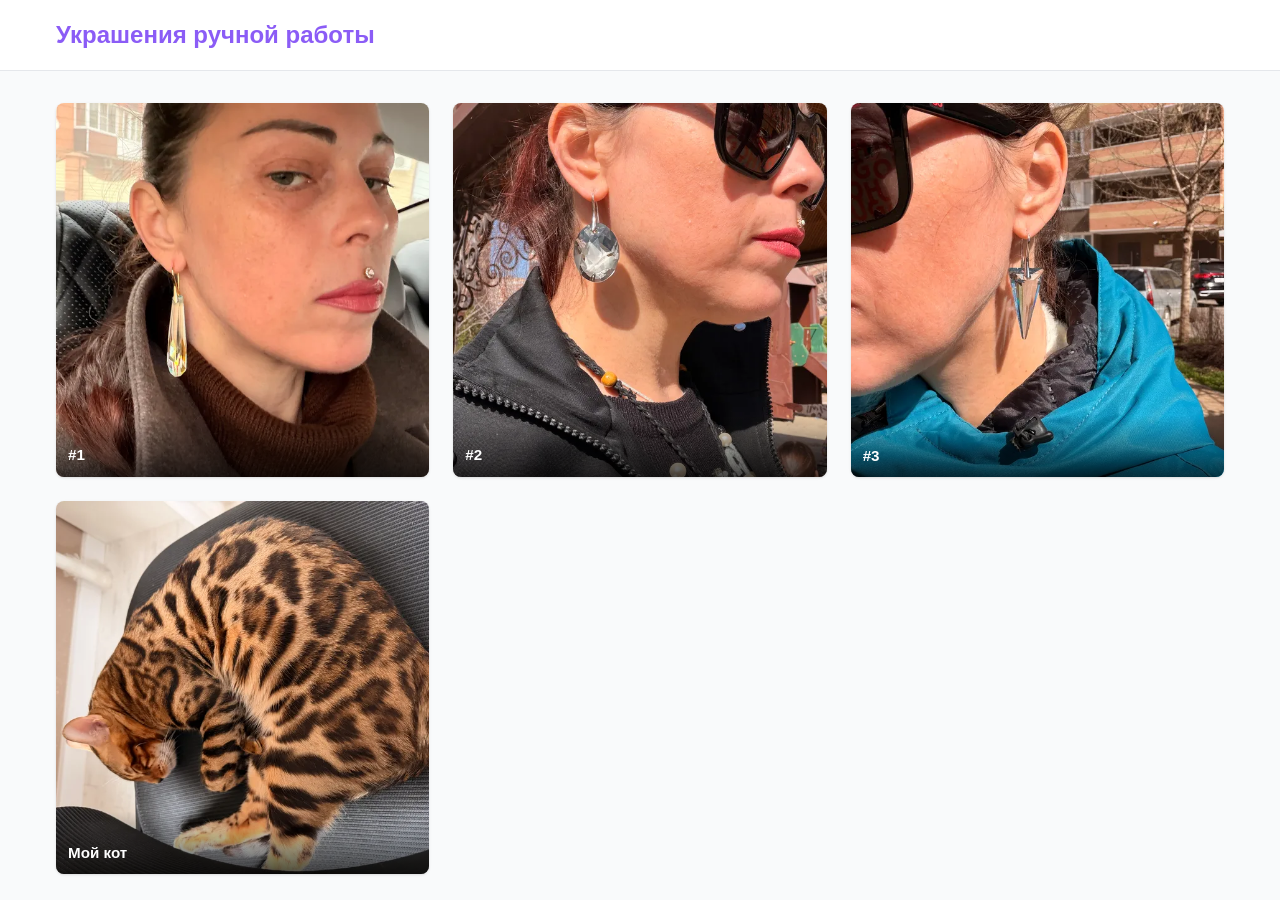
==== commit 98109389: "Update site" ====
--- a/index.html
+++ b/index.html
@@ -20,7 +20,7 @@
         
           <div class="product-card">
   <div class="product-image-wrapper">
-    <a href="c/serebryanoe-kolco-luna.html" class="product-image">
+    <a href="c/product-1.html" class="product-image">
       
         
         <picture>
@@ -28,11 +28,11 @@
             type="image/webp"
             srcset="./uploads/1774260838605-kfwz9uoxla-thumb.webp 300w, ./uploads/1774260838605-kfwz9uoxla-medium.webp 600w"
             sizes="(max-width: 480px) 100vw, (max-width: 768px) 50vw, 33vw">
-          <img src="./uploads/1774260838605-kfwz9uoxla-medium.webp" alt="Серебряное кольцо «Луна»" loading="lazy">
+          <img src="./uploads/1774260838605-kfwz9uoxla-medium.webp" alt="Товар #1" loading="lazy">
         </picture>
       
       <div class="product-overlay">
-        <span class="product-overlay-name">Серебряное кольцо «Луна»</span>
+        <span class="product-overlay-name">#1</span>
         
       </div>
     </a>
@@ -43,7 +43,7 @@
         
           <div class="product-card">
   <div class="product-image-wrapper">
-    <a href="c/sergi-kapli-rosy.html" class="product-image">
+    <a href="c/product-2.html" class="product-image">
       
         
         <picture>
@@ -51,11 +51,11 @@
             type="image/webp"
             srcset="./uploads/1774260901637-pvfjfd7wf6q-thumb.webp 300w, ./uploads/1774260901637-pvfjfd7wf6q-medium.webp 600w"
             sizes="(max-width: 480px) 100vw, (max-width: 768px) 50vw, 33vw">
-          <img src="./uploads/1774260901637-pvfjfd7wf6q-medium.webp" alt="Серьги «Капли росы»" loading="lazy">
+          <img src="./uploads/1774260901637-pvfjfd7wf6q-medium.webp" alt="Товар #2" loading="lazy">
         </picture>
       
       <div class="product-overlay">
-        <span class="product-overlay-name">Серьги «Капли росы»</span>
+        <span class="product-overlay-name">#2</span>
         
       </div>
     </a>
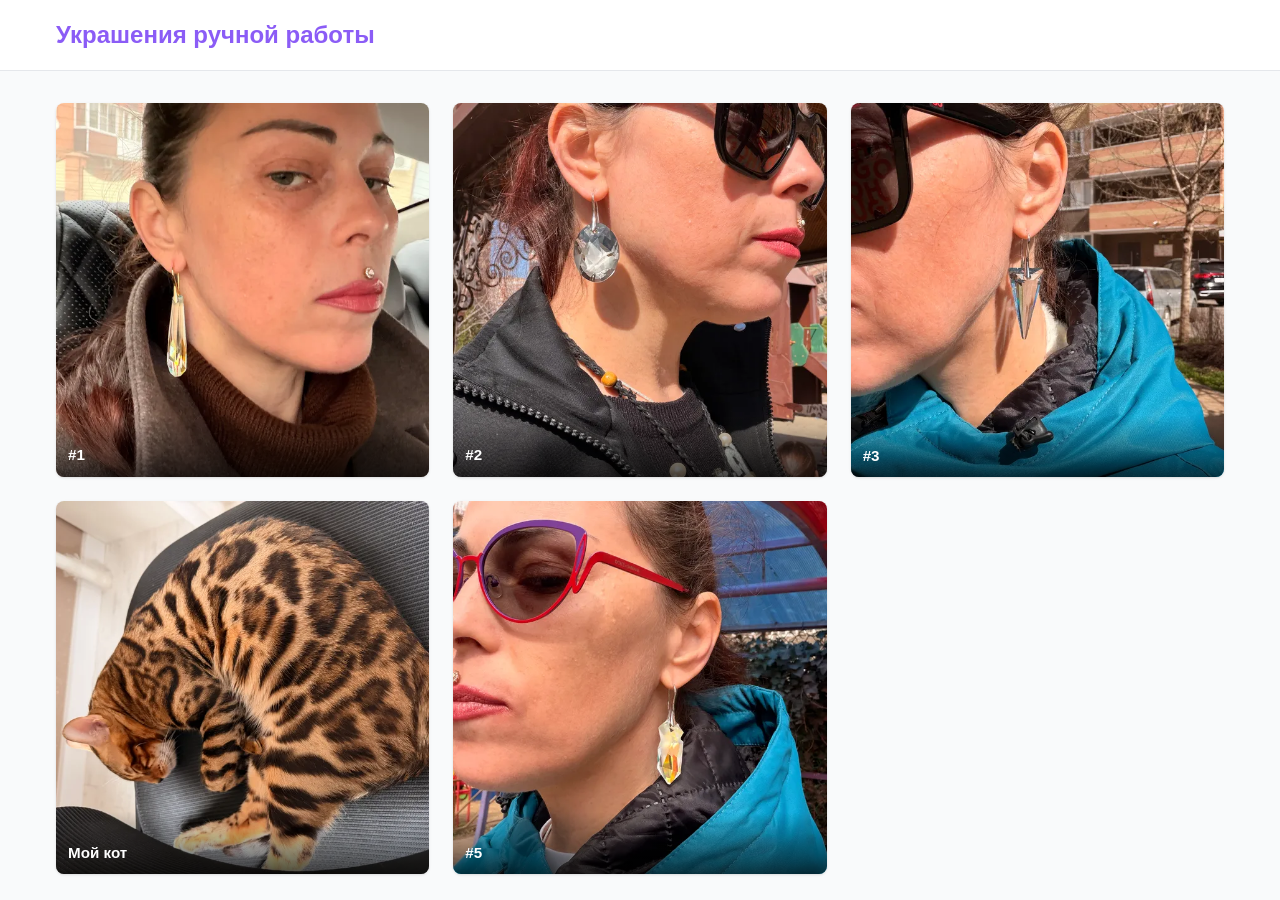
==== commit 0071935f: "Update site" ====
--- a/index.html
+++ b/index.html
@@ -110,6 +110,29 @@
 </div>
 
         
+          <div class="product-card">
+  <div class="product-image-wrapper">
+    <a href="c/product-5.html" class="product-image">
+      
+        
+        <picture>
+          <source
+            type="image/webp"
+            srcset="./uploads/1774683590539-z7mvp5no8m-thumb.webp 300w, ./uploads/1774683590539-z7mvp5no8m-medium.webp 600w"
+            sizes="(max-width: 480px) 100vw, (max-width: 768px) 50vw, 33vw">
+          <img src="./uploads/1774683590539-z7mvp5no8m-medium.webp" alt="Товар #5" loading="lazy">
+        </picture>
+      
+      <div class="product-overlay">
+        <span class="product-overlay-name">#5</span>
+        
+      </div>
+    </a>
+    
+  </div>
+</div>
+
+        
       </div>
     
   </main>
--- a/css/style.css
+++ b/css/style.css
@@ -506,27 +506,45 @@
 }
 
 /* Product Detail */
-.product-detail {
-  display: grid;
-  grid-template-columns: 1fr 1fr;
-  gap: 3rem;
+.product-detail-full {
   margin: 2rem 0;
 }
 
-.product-gallery .main-image {
+.product-gallery-layout {
   margin-bottom: 1rem;
 }
 
-.product-gallery .main-image img {
+.main-image-full img {
   width: 100%;
-  aspect-ratio: 1;
-  object-fit: cover;
   border-radius: var(--radius);
 }
 
 .thumbnail-list {
   display: flex;
   gap: 0.5rem;
+  margin-top: 0.5rem;
+}
+
+@media (min-width: 769px) {
+  .product-gallery-layout {
+    display: flex;
+    gap: 0.75rem;
+  }
+
+  .main-image-full {
+    flex: 1;
+    min-width: 0;
+  }
+
+  .thumbnail-list {
+    flex-direction: column;
+    margin-top: 0;
+    overflow-y: auto;
+  }
+
+  .thumbnail-list .thumbnail {
+    width: 120px;
+  }
 }
 
 .thumbnail {
@@ -627,9 +645,6 @@
     order: 2;
   }
 
-  .product-detail {
-    grid-template-columns: 1fr;
-  }
 
   .hero h1 {
     font-size: 1.75rem;
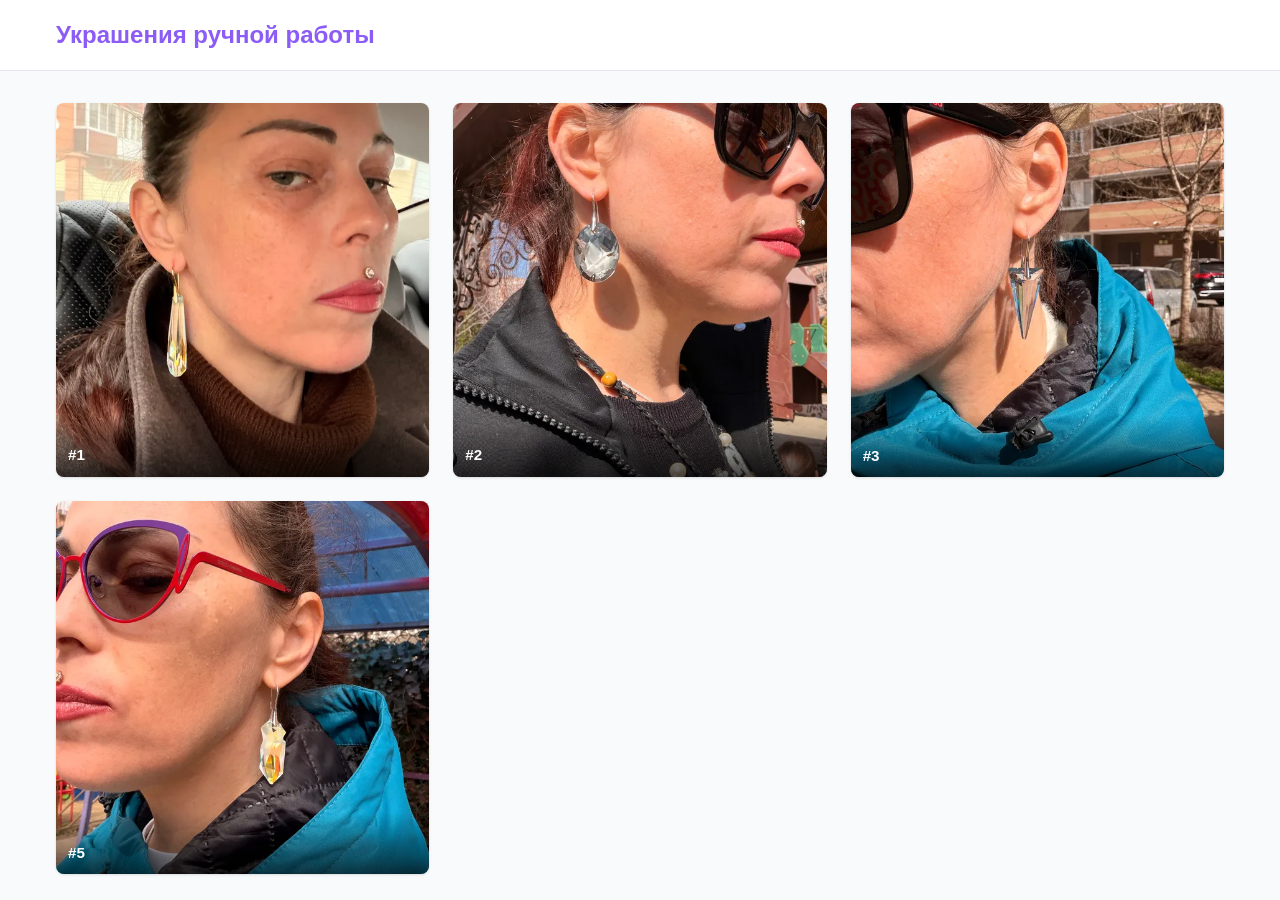
==== commit 09b6058f: "Update site" ====
--- a/index.html
+++ b/index.html
@@ -89,29 +89,6 @@
         
           <div class="product-card">
   <div class="product-image-wrapper">
-    <a href="c/moj-kot.html" class="product-image">
-      
-        
-        <picture>
-          <source
-            type="image/webp"
-            srcset="./uploads/1774268122673-7hixgzygre5-thumb.webp 300w, ./uploads/1774268122673-7hixgzygre5-medium.webp 600w"
-            sizes="(max-width: 480px) 100vw, (max-width: 768px) 50vw, 33vw">
-          <img src="./uploads/1774268122673-7hixgzygre5-medium.webp" alt="Мой кот" loading="lazy">
-        </picture>
-      
-      <div class="product-overlay">
-        <span class="product-overlay-name">Мой кот</span>
-        
-      </div>
-    </a>
-    
-  </div>
-</div>
-
-        
-          <div class="product-card">
-  <div class="product-image-wrapper">
     <a href="c/product-5.html" class="product-image">
       
         
